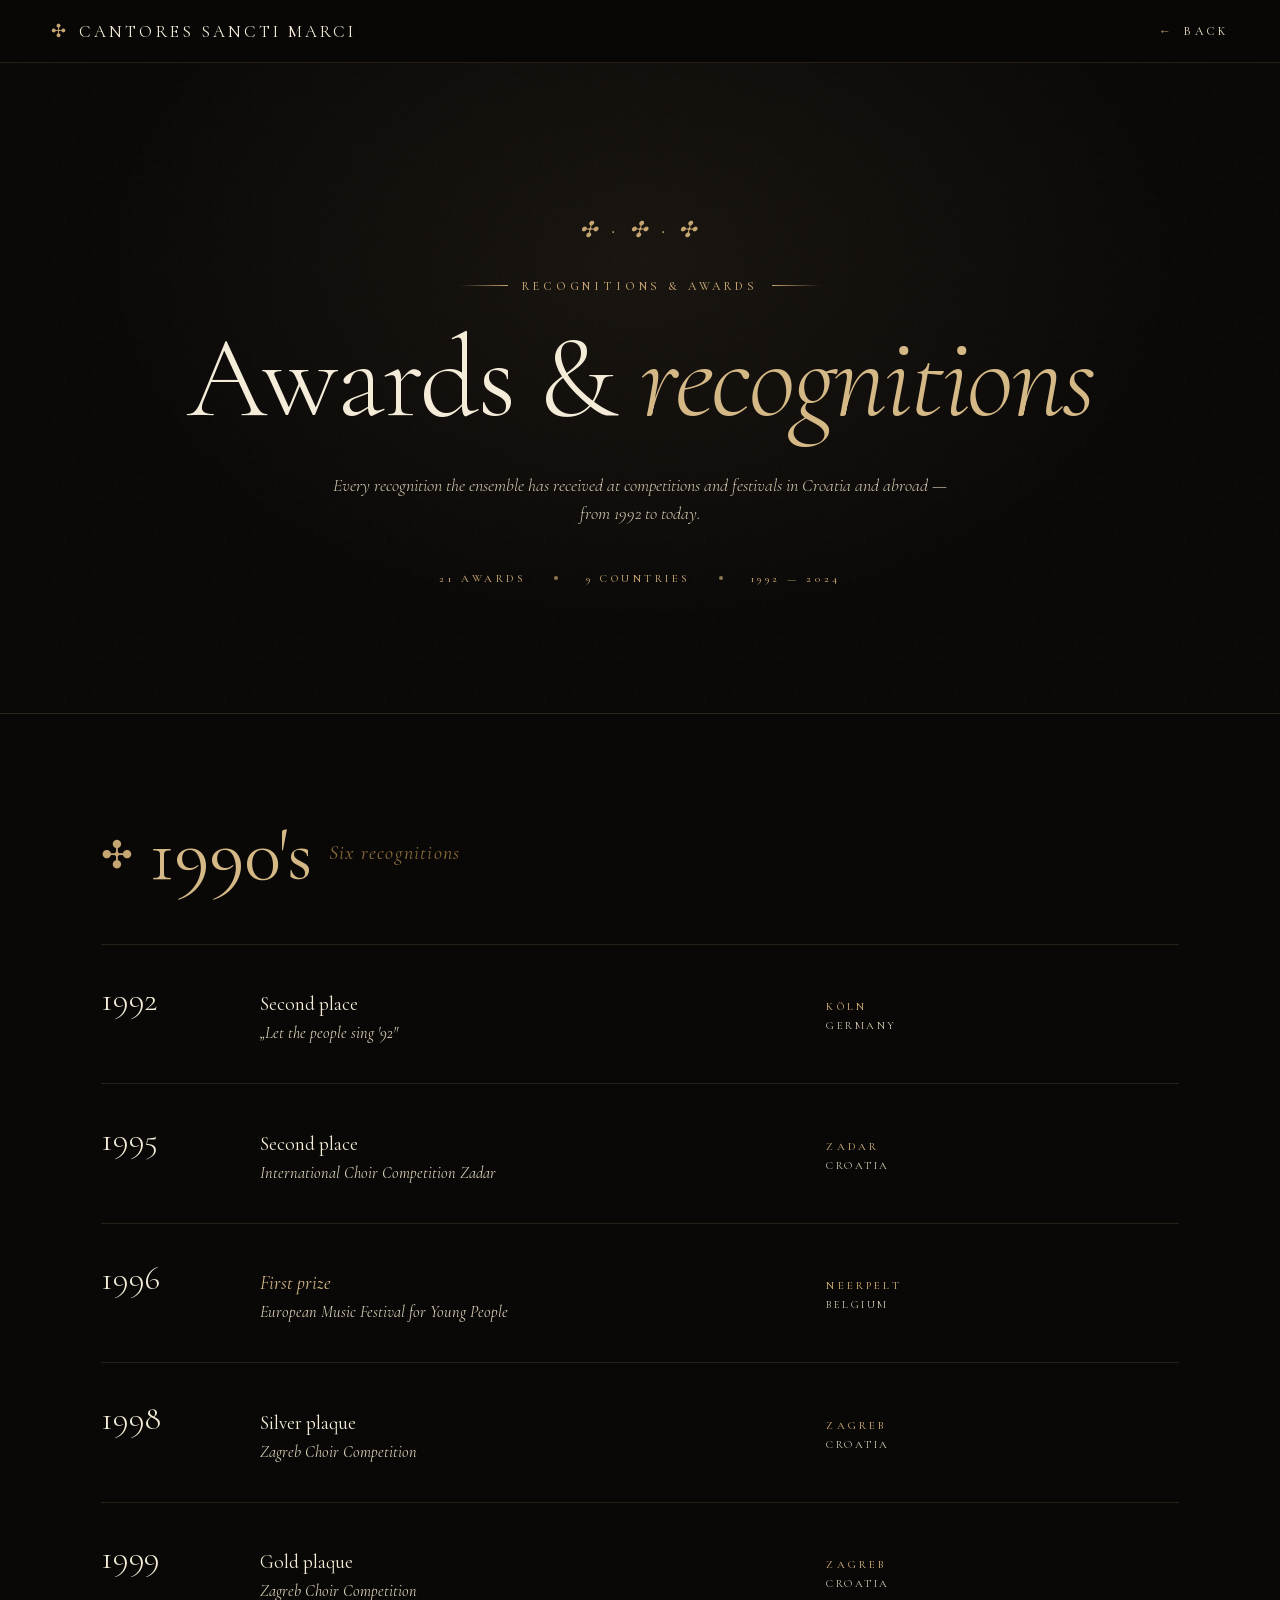
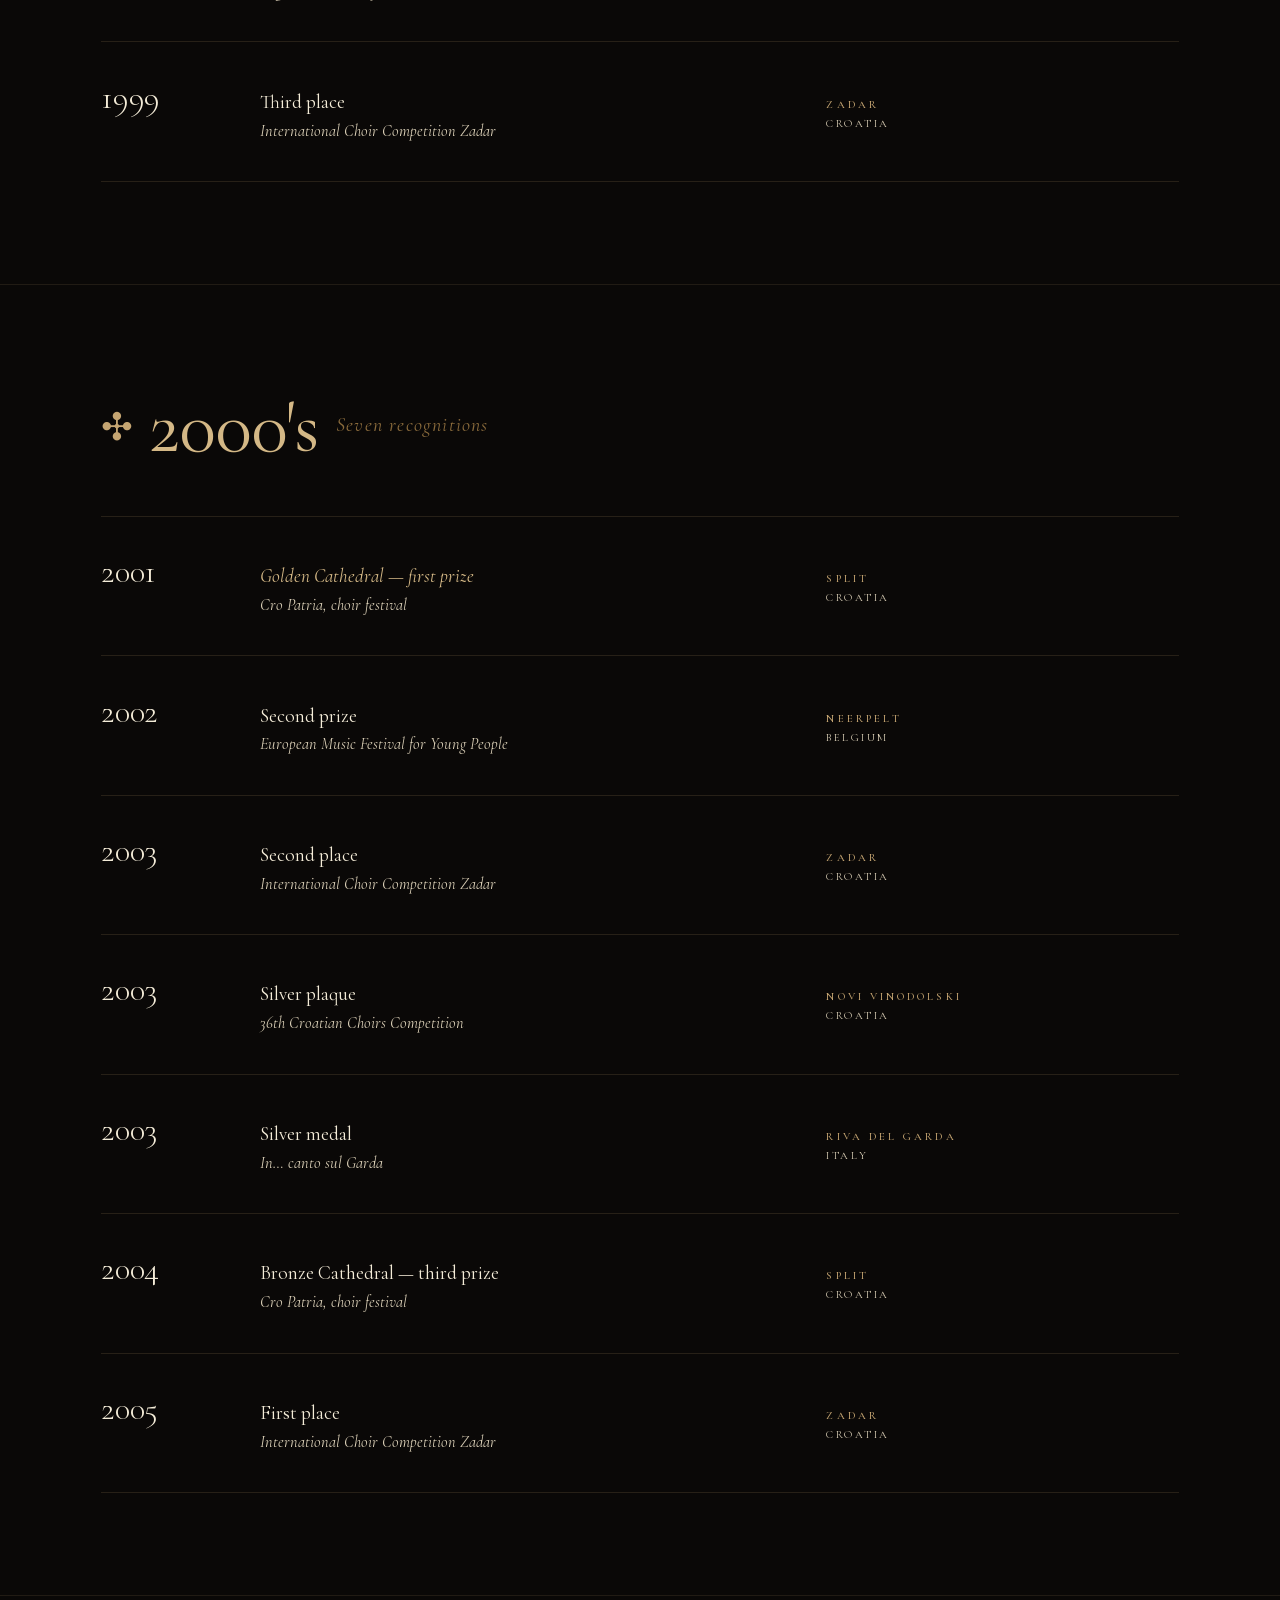
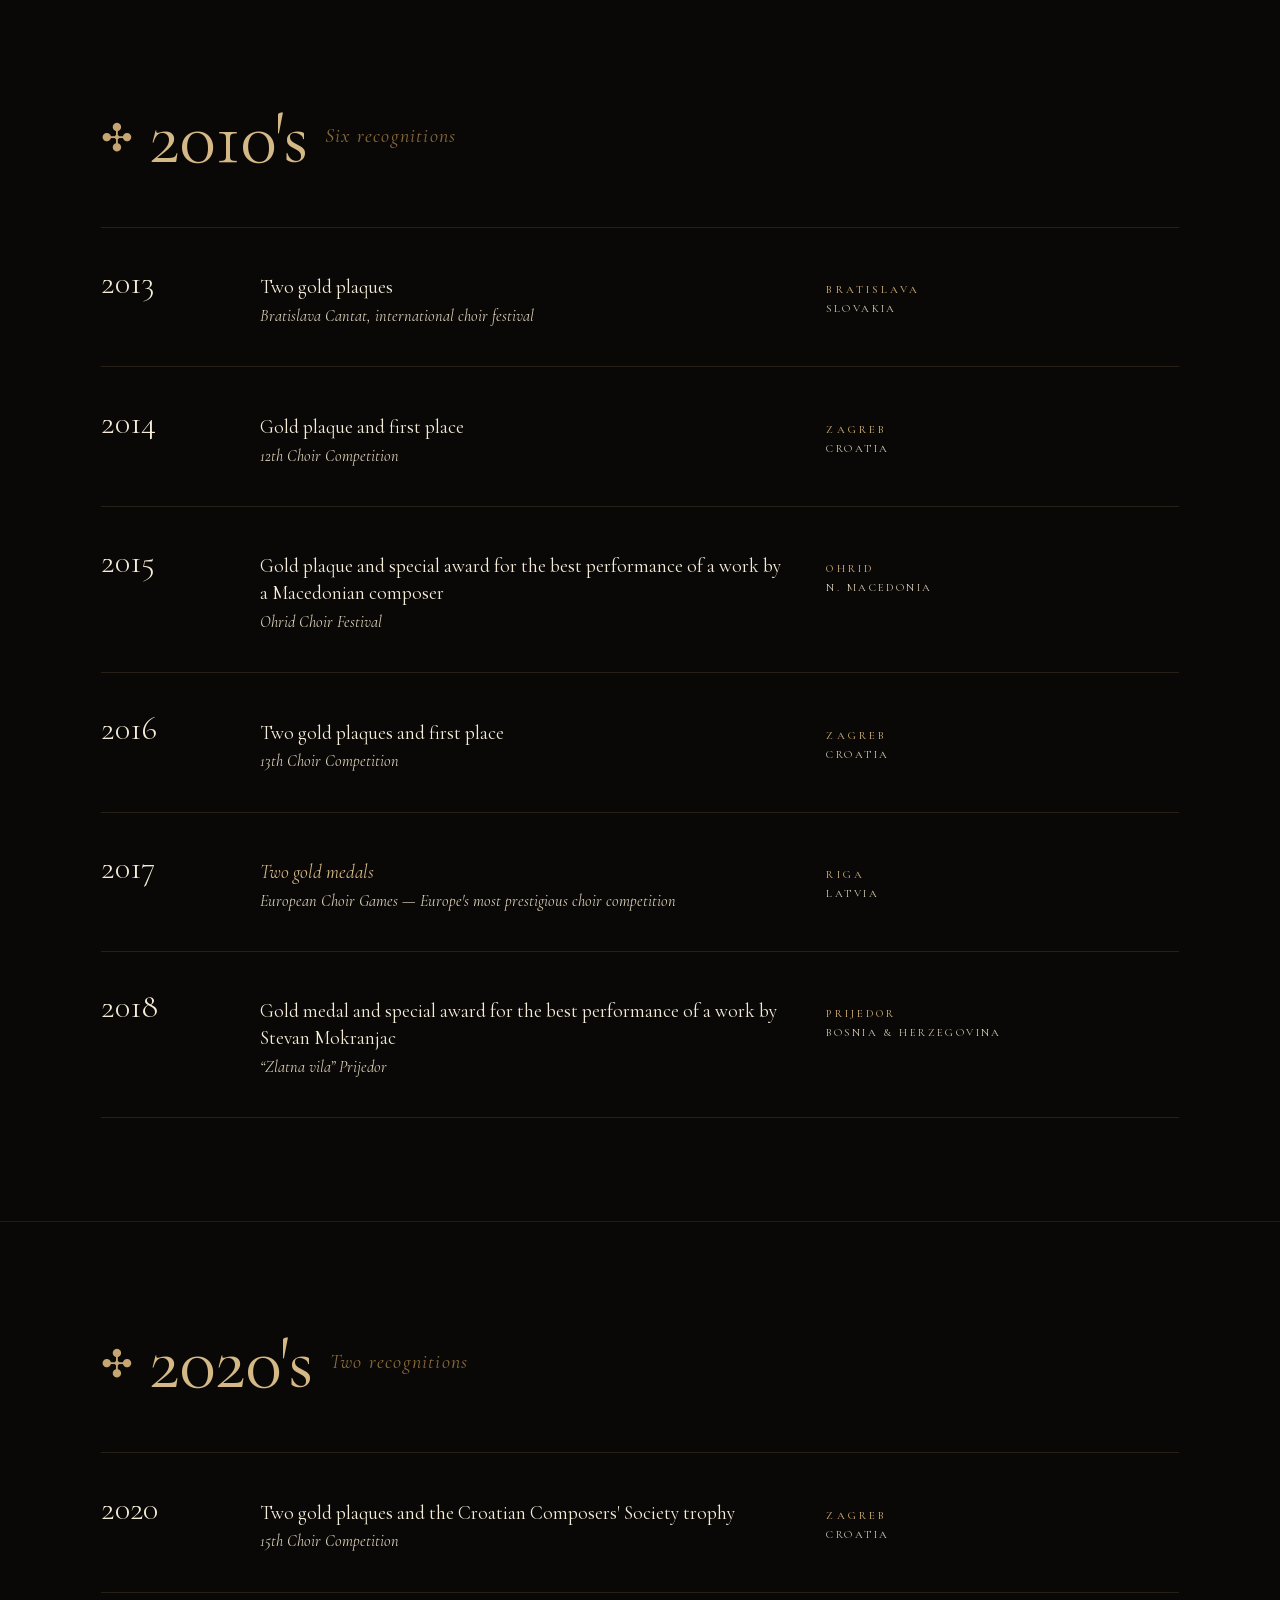
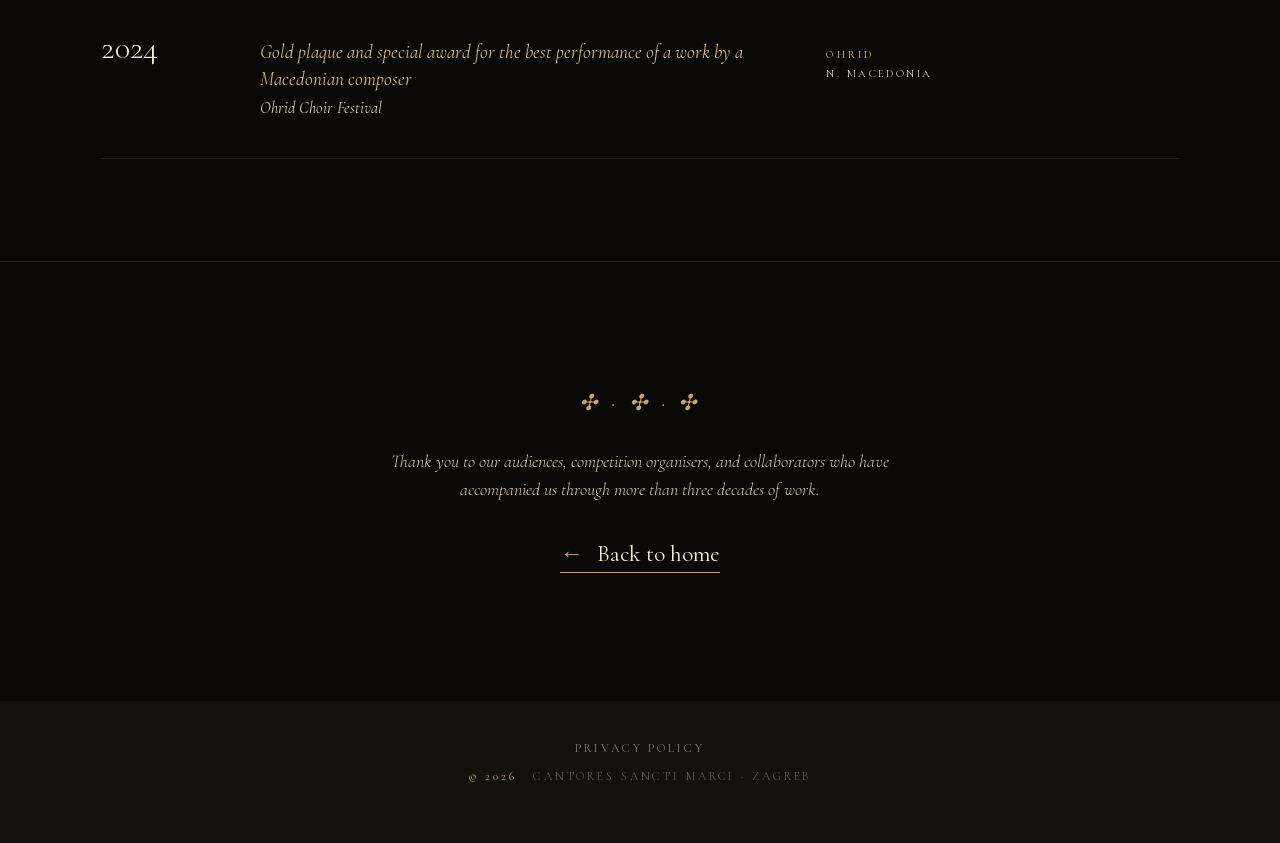
==== awards.html @ 7c039e78 "Add files via upload" ====
<!DOCTYPE html>
<html lang="en">
<head>
<meta charset="utf-8">
<title>Awards · Cantores Sancti Marci</title>
<meta name="description" content="Awards and recognitions of the Cantores Sancti Marci choir — 21 awards at competitions in nine European countries, from 1992 to today." />
<link rel="canonical" href="https://cantoressanctimarci.hr/awards.html" />
<link rel="alternate" hreflang="hr" href="https://cantoressanctimarci.hr/nagrade.html" />
<link rel="alternate" hreflang="en" href="https://cantoressanctimarci.hr/awards.html" />
<meta property="og:type" content="website" />
<meta property="og:site_name" content="Cantores Sancti Marci" />
<meta property="og:locale" content="en_GB" />
<meta property="og:title" content="Awards · Cantores Sancti Marci" />
<meta property="og:description" content="Awards and recognitions of the Cantores Sancti Marci choir — 21 awards at competitions in nine European countries, from 1992 to today." />
<meta property="og:image" content="https://cantoressanctimarci.hr/media/og-image.png" />
<meta property="og:image:width" content="1200" />
<meta property="og:image:height" content="630" />
<meta property="og:image:alt" content="Cantores Sancti Marci — concert in St. Mark's Church" />
<meta name="twitter:card" content="summary_large_image" />
<meta name="twitter:title" content="Awards · Cantores Sancti Marci" />
<meta name="twitter:description" content="Awards and recognitions of the Cantores Sancti Marci choir — 21 awards at competitions in nine European countries, from 1992 to today." />
<meta name="twitter:image" content="https://cantoressanctimarci.hr/media/og-image.png" />
<meta name="viewport" content="width=device-width, initial-scale=1" />
<link rel="icon" type="image/png" href="favicon.png" />
<link rel="apple-touch-icon" href="apple-touch-icon.png" />
<link rel="manifest" href="site.webmanifest" />
<link rel="stylesheet" href="fonts/fonts.css">

<style>
  :root{
    --ink:        #0a0807;
    --ink-2:      #14100c;
    --parchment:  #ebe1cf;
    --ivory:      #f4ecd8;
    --ivory-soft: #d8cdb5;
    --gold:       #c5a572;
    --gold-warm:  #d4b886;
    --gold-deep:  #8a6b3c;
    --burgundy:   #5d2730;

    --serif: "Cormorant Garamond", "EB Garamond", "Times New Roman", serif;
    --body:  "EB Garamond", "Cormorant Garamond", "Times New Roman", serif;

    --maxw: 1180px;
    --gut: clamp(20px, 4vw, 64px);
  }

  *{ box-sizing: border-box; margin: 0; padding: 0 }
  html{ scroll-behavior: smooth; background: var(--ink) }
  body{
    font-family: var(--body);
    color: var(--ivory);
    background: var(--ink);
    -webkit-font-smoothing: antialiased;
    text-rendering: optimizeLegibility;
    overflow-x: hidden;
  }
  a{ color: inherit; text-decoration: none }
  ul{ list-style: none }
  em{ font-style: italic }

  .wrap{ max-width: var(--maxw); margin: 0 auto; padding: 0 var(--gut) }

  /* -------- NAV -------- */
  nav.top{
    position: sticky; top: 0; z-index: 50;
    display: flex; align-items: center; justify-content: space-between;
    padding: 20px var(--gut);
    background: rgba(10,8,7,0.85);
    backdrop-filter: blur(10px);
    -webkit-backdrop-filter: blur(10px);
    border-bottom: 1px solid rgba(197,165,114,0.15);
  }
  nav.top .brand{
    font-family: var(--serif);
    font-weight: 400;
    font-size: 17px;
    letter-spacing: 0.18em;
    text-transform: uppercase;
    color: var(--ivory);
    display: flex; align-items: center; gap: 10px;
  }
  nav.top .brand .mark{ color: var(--gold); font-size: 18px }
  nav.top .back{
    font-family: var(--serif);
    font-weight: 500;
    font-size: 12px;
    letter-spacing: 0.28em;
    text-transform: uppercase;
    color: var(--ivory-soft);
    transition: color .25s;
    display: inline-flex; align-items: center; gap: 10px;
  }
  nav.top .back:hover{ color: var(--gold-warm) }
  nav.top .back .arrow{ color: var(--gold); font-style: normal; transition: transform .3s ease }
  nav.top .back:hover .arrow{ transform: translateX(-4px) }

  /* -------- HEADER -------- */
  header.page-head{
    position: relative;
    padding: clamp(80px, 12vw, 160px) 0 clamp(70px, 10vw, 140px);
    border-bottom: 1px solid rgba(197,165,114,0.18);
    overflow: hidden;
  }
  header.page-head::before{
    content: "";
    position: absolute; inset: 0;
    background:
      radial-gradient(60% 80% at 50% 30%, rgba(197,165,114,0.08), transparent 70%),
      url("data:image/svg+xml;utf8,<svg xmlns='http://www.w3.org/2000/svg' width='160' height='160'><filter id='n'><feTurbulence baseFrequency='0.9'/></filter><rect width='100%' height='100%' filter='url(%23n)' opacity='0.05'/></svg>");
    pointer-events: none;
  }
  header.page-head > .wrap{ position: relative; z-index: 1 }

  .ornament-top{
    text-align: center;
    color: var(--gold);
    font-family: var(--serif);
    font-style: italic;
    font-size: 22px;
    letter-spacing: 0.2em;
    margin-bottom: 36px;
  }
  .eyebrow{
    font-family: var(--serif);
    font-weight: 500;
    font-size: 12px;
    letter-spacing: 0.32em;
    text-transform: uppercase;
    color: var(--gold);
    display: flex; align-items: center; gap: 14px; justify-content: center;
    margin-bottom: 28px;
  }
  .eyebrow::before, .eyebrow::after{
    content: ""; height: 1px; width: 48px;
    background: linear-gradient(90deg, transparent, var(--gold));
  }
  .eyebrow::after{ background: linear-gradient(90deg, var(--gold), transparent) }

  h1.page-title{
    font-family: var(--serif);
    font-weight: 300;
    font-size: clamp(56px, 9vw, 140px);
    line-height: 1.0;
    letter-spacing: -0.02em;
    color: var(--ivory);
    text-align: center;
  }
  h1.page-title em{ color: var(--gold-warm); font-style: italic }

  .page-sub{
    margin: 36px auto 0;
    max-width: 640px;
    text-align: center;
    font-family: var(--serif);
    font-style: italic;
    font-weight: 300;
    font-size: clamp(18px, 1.4vw, 22px);
    line-height: 1.55;
    color: var(--ivory-soft);
  }
  .page-meta{
    margin-top: 44px;
    display: flex; justify-content: center; align-items: center; gap: 28px;
    flex-wrap: wrap;
    font-family: var(--serif);
    font-weight: 500;
    font-size: 11px;
    letter-spacing: 0.32em;
    text-transform: uppercase;
    color: var(--gold);
  }
  .page-meta span{ display: inline-flex; align-items: center; gap: 14px }
  .page-meta .sep{ width: 4px; height: 4px; background: var(--gold); border-radius: 50%; opacity: 0.7 }

  /* -------- DECADE SECTIONS -------- */
  section.decade{
    padding: clamp(60px, 8vw, 110px) 0;
    border-bottom: 1px solid rgba(197,165,114,0.12);
  }
  section.decade:last-of-type{ border-bottom: 0 }

  .decade-head{
    display: flex; align-items: baseline; gap: 18px;
    margin-bottom: clamp(30px, 4vw, 54px);
  }
  .decade-head .label{ display: none; }
  .decade-head h2{
    font-family: var(--serif);
    font-weight: 400;
    font-style: normal;
    font-size: clamp(48px, 6vw, 84px);
    line-height: 1;
    letter-spacing: -0.01em;
    color: var(--gold-warm);
    display: inline-flex;
    align-items: center;
  }
  .decade-head h2::before{
    content: "✣";
    color: var(--gold);
    font-size: 0.5em;
    font-style: normal;
    margin-right: 0.42em;
    position: relative;
    top: 0.06em;
  }
  .decade-head h2 .count{
    display: inline;
    font-style: italic;
    font-size: 0.26em;
    letter-spacing: 0.06em;
    text-transform: none;
    color: var(--gold-deep);
    font-weight: 400;
    margin-left: 18px;
  }

  ul.awards{
    display: flex; flex-direction: column;
  }
  ul.awards li{
    display: grid;
    grid-template-columns: 120px 1.5fr 1fr;
    gap: clamp(20px, 3vw, 56px);
    align-items: baseline;
    padding: clamp(24px, 3vw, 40px) 0;
    border-top: 1px solid rgba(197,165,114,0.15);
    position: relative;
    transition: padding-left .35s ease;
  }
  ul.awards li:last-child{ border-bottom: 1px solid rgba(197,165,114,0.15) }
  ul.awards li::before{
    content: "";
    position: absolute; left: -10px; top: 0; bottom: 0; width: 2px;
    background: var(--gold);
    transform: scaleY(0);
    transform-origin: top;
    transition: transform .4s ease;
  }
  ul.awards li:hover{ padding-left: 14px }
  ul.awards li:hover::before{ transform: scaleY(1) }

  ul.awards .year{
    font-family: var(--serif);
    font-weight: 300;
    font-size: clamp(26px, 2.6vw, 38px);
    line-height: 1;
    color: var(--ivory);
    letter-spacing: -0.01em;
  }
  ul.awards .award{
    font-family: var(--serif);
    font-weight: 400;
    font-size: clamp(18px, 1.5vw, 22px);
    line-height: 1.4;
    color: var(--ivory);
    text-wrap: pretty;
  }
  ul.awards .award em{ color: var(--gold-warm); font-style: italic }
  ul.awards .award.hero{ color: var(--gold-warm); font-style: italic; font-weight: 400 }
  ul.awards .award .competition{
    display: block;
    margin-top: 4px;
    font-style: italic;
    color: var(--ivory-soft);
    font-size: 0.85em;
  }
  ul.awards .place{
    font-family: var(--serif);
    font-weight: 500;
    font-size: 11px;
    letter-spacing: 0.28em;
    text-transform: uppercase;
    color: var(--gold);
  }
  ul.awards .place .where{
    display: block;
    margin-top: 6px;
    color: var(--ivory-soft);
    font-weight: 400;
    letter-spacing: 0.22em;
  }

  /* hero badge — small mark next to year for top awards */
  ul.awards li.top .year::after{
    content: none;
    display: inline-block;
    color: var(--gold);
    font-size: 0.32em;
    margin-left: 12px;
    vertical-align: 0.5em;
    font-style: italic;
  }

  /* -------- CLOSING -------- */
  .closing{
    text-align: center;
    padding: clamp(80px, 10vw, 130px) var(--gut);
    border-top: 1px solid rgba(197,165,114,0.18);
  }
  .closing .orn{
    color: var(--gold);
    font-family: var(--serif);
    font-style: italic;
    font-size: 22px;
    letter-spacing: 0.2em;
    margin-bottom: 32px;
  }
  .closing p{
    font-family: var(--serif);
    font-style: italic;
    font-weight: 300;
    color: var(--ivory-soft);
    font-size: clamp(18px, 1.4vw, 22px);
    line-height: 1.55;
    max-width: 580px;
    margin: 0 auto 36px;
  }
  .closing .back-home{
    display: inline-flex; align-items: center; gap: 14px;
    font-family: var(--serif);
    font-weight: 400;
    font-size: clamp(20px, 1.8vw, 26px);
    color: var(--ivory);
    border-bottom: 1px solid var(--gold);
    padding-bottom: 4px;
    transition: color .3s, border-color .3s;
  }
  .closing .back-home:hover{ color: var(--gold-warm); border-color: var(--gold-warm) }
  .closing .back-home .arrow{ color: var(--gold); font-style: normal; transition: transform .3s ease }
  .closing .back-home:hover .arrow{ transform: translateX(-4px) }

  /* -------- FOOTER -------- */
  footer.mini{
    padding: 40px var(--gut) 60px;
    background: var(--ink-2);
    text-align: center;
    font-family: var(--serif);
    font-size: 12px;
    letter-spacing: 0.24em;
    text-transform: uppercase;
    color: rgba(216,205,181,0.4);
  }
  footer.mini .credit{ color: var(--gold); margin-right: 10px }
  footer.mini .links{ margin-bottom: 14px }
  footer.mini .links a{ color: rgba(216,205,181,0.6); transition: color .25s }
  footer.mini .links a:hover{ color: var(--gold-warm) }

  /* -------- RESPONSIVE -------- */
  @media (max-width: 760px){
    .decade-head{ grid-template-columns: 1fr; gap: 20px }
    ul.awards li{
      grid-template-columns: 90px 1fr;
      grid-template-areas:
        "year award"
        ".    place";
      row-gap: 14px;
    }
    ul.awards .year{ grid-area: year; font-size: clamp(24px, 7vw, 32px) }
    ul.awards .award{ grid-area: award }
    ul.awards .place{ grid-area: place; padding-left: 0 }
    ul.awards li:hover{ padding-left: 8px }
    .eyebrow::before, .eyebrow::after{ width: 28px }
  }
  @media (max-width: 460px){
    nav.top{ padding: 16px var(--gut) }
    nav.top .brand{ font-size: 14px }
    nav.top .back{ font-size: 10px; letter-spacing: 0.22em }
    .page-meta{ gap: 16px; font-size: 10px; letter-spacing: 0.22em }
  }
</style>
</head>
<body>

<!-- ===================== NAV ===================== -->
<nav class="top">
  <a href="en.html" class="brand"><span class="mark">✣</span>Cantores Sancti Marci</a>
  <a href="en.html" class="back"><span class="arrow">←</span>Back</a>
</nav>

<!-- ===================== HEADER ===================== -->
<header class="page-head">
  <div class="wrap">
    <div class="ornament-top">✣  ·  ✣  ·  ✣</div>
    <div class="eyebrow">Recognitions &amp; Awards</div>
    <h1 class="page-title">Awards &amp; <em>recognitions</em></h1>
    <p class="page-sub">
      Every recognition the ensemble has received at competitions and festivals
      in Croatia and abroad — from 1992 to today.
    </p>
    <div class="page-meta">
      <span>21 awards</span>
      <span class="sep"></span>
      <span>9 countries</span>
      <span class="sep"></span>
      <span>1992 — 2024</span>
    </div>
  </div>
</header>

<!-- ===================== 1990s ===================== -->
<section class="decade">
  <div class="wrap">
    <div class="decade-head">
      <div class="label">The 1990s</div>
      <h2>1990's<span class="count">Six recognitions</span></h2>
    </div>
    <ul class="awards">
      <li>
        <div class="year">1992</div>
        <div class="award">
          Second place
          <span class="competition">„Let the people sing '92"</span>
        </div>
        <div class="place">Köln<span class="where">Germany</span></div>
      </li>
      <li>
        <div class="year">1995</div>
        <div class="award">
          Second place
          <span class="competition">International Choir Competition Zadar</span>
        </div>
        <div class="place">Zadar<span class="where">Croatia</span></div>
      </li>
      <li class="top">
        <div class="year">1996</div>
        <div class="award hero">
          First prize
          <span class="competition">European Music Festival for Young People</span>
        </div>
        <div class="place">Neerpelt<span class="where">Belgium</span></div>
      </li>
      <li>
        <div class="year">1998</div>
        <div class="award">
          Silver plaque
          <span class="competition">Zagreb Choir Competition</span>
        </div>
        <div class="place">Zagreb<span class="where">Croatia</span></div>
      </li>
      <li>
        <div class="year">1999</div>
        <div class="award">
          Gold plaque
          <span class="competition">Zagreb Choir Competition</span>
        </div>
        <div class="place">Zagreb<span class="where">Croatia</span></div>
      </li>
      <li>
        <div class="year">1999</div>
        <div class="award">
          Third place
          <span class="competition">International Choir Competition Zadar</span>
        </div>
        <div class="place">Zadar<span class="where">Croatia</span></div>
      </li>
    </ul>
  </div>
</section>

<!-- ===================== 2000s ===================== -->
<section class="decade">
  <div class="wrap">
    <div class="decade-head">
      <div class="label">The 2000s</div>
      <h2>2000's<span class="count">Seven recognitions</span></h2>
    </div>
    <ul class="awards">
      <li class="top">
        <div class="year">2001</div>
        <div class="award hero">
          Golden Cathedral — first prize
          <span class="competition">Cro Patria, choir festival</span>
        </div>
        <div class="place">Split<span class="where">Croatia</span></div>
      </li>
      <li>
        <div class="year">2002</div>
        <div class="award">
          Second prize
          <span class="competition">European Music Festival for Young People</span>
        </div>
        <div class="place">Neerpelt<span class="where">Belgium</span></div>
      </li>
      <li>
        <div class="year">2003</div>
        <div class="award">
          Second place
          <span class="competition">International Choir Competition Zadar</span>
        </div>
        <div class="place">Zadar<span class="where">Croatia</span></div>
      </li>
      <li>
        <div class="year">2003</div>
        <div class="award">
          Silver plaque
          <span class="competition">36th Croatian Choirs Competition</span>
        </div>
        <div class="place">Novi Vinodolski<span class="where">Croatia</span></div>
      </li>
      <li>
        <div class="year">2003</div>
        <div class="award">
          Silver medal
          <span class="competition">In… canto sul Garda</span>
        </div>
        <div class="place">Riva del Garda<span class="where">Italy</span></div>
      </li>
      <li>
        <div class="year">2004</div>
        <div class="award">
          Bronze Cathedral — third prize
          <span class="competition">Cro Patria, choir festival</span>
        </div>
        <div class="place">Split<span class="where">Croatia</span></div>
      </li>
      <li>
        <div class="year">2005</div>
        <div class="award">
          First place
          <span class="competition">International Choir Competition Zadar</span>
        </div>
        <div class="place">Zadar<span class="where">Croatia</span></div>
      </li>
    </ul>
  </div>
</section>

<!-- ===================== 2010s ===================== -->
<section class="decade">
  <div class="wrap">
    <div class="decade-head">
      <div class="label">The 2010s</div>
      <h2>2010's<span class="count">Six recognitions</span></h2>
    </div>
    <ul class="awards">
      <li>
        <div class="year">2013</div>
        <div class="award">
          Two gold plaques
          <span class="competition">Bratislava Cantat, international choir festival</span>
        </div>
        <div class="place">Bratislava<span class="where">Slovakia</span></div>
      </li>
      <li>
        <div class="year">2014</div>
        <div class="award">
          Gold plaque and first place
          <span class="competition">12th Choir Competition</span>
        </div>
        <div class="place">Zagreb<span class="where">Croatia</span></div>
      </li>
      <li>
        <div class="year">2015</div>
        <div class="award">
          Gold plaque and special award for the best performance of a work by a Macedonian composer
          <span class="competition">Ohrid Choir Festival</span>
        </div>
        <div class="place">Ohrid<span class="where">N. Macedonia</span></div>
      </li>
      <li>
        <div class="year">2016</div>
        <div class="award">
          Two gold plaques and first place
          <span class="competition">13th Choir Competition</span>
        </div>
        <div class="place">Zagreb<span class="where">Croatia</span></div>
      </li>
      <li class="top">
        <div class="year">2017</div>
        <div class="award hero">
          Two gold medals
          <span class="competition">European Choir Games — Europe's most prestigious choir competition</span>
        </div>
        <div class="place">Riga<span class="where">Latvia</span></div>
      </li>
      <li>
        <div class="year">2018</div>
        <div class="award">
          Gold medal and special award for the best performance of a work by Stevan Mokranjac
          <span class="competition">&ldquo;Zlatna vila&rdquo; Prijedor</span>
        </div>
        <div class="place">Prijedor<span class="where">Bosnia &amp; Herzegovina</span></div>
      </li>
    </ul>
  </div>
</section>

<!-- ===================== 2020s ===================== -->
<section class="decade">
  <div class="wrap">
    <div class="decade-head">
      <div class="label">The 2020s</div>
      <h2>2020's<span class="count">Two recognitions</span></h2>
    </div>
    <ul class="awards">
      <li>
        <div class="year">2020</div>
        <div class="award">
          Two gold plaques and the Croatian Composers' Society trophy
          <span class="competition">15th Choir Competition</span>
        </div>
        <div class="place">Zagreb<span class="where">Croatia</span></div>
      </li>
      <li class="top">
        <div class="year">2024</div>
        <div class="award hero">
          Gold plaque and special award for the best performance of a work by a Macedonian composer
          <span class="competition">Ohrid Choir Festival</span>
        </div>
        <div class="place">Ohrid<span class="where">N. Macedonia</span></div>
      </li>
    </ul>
  </div>
</section>

<!-- ===================== CLOSING ===================== -->
<div class="closing">
  <div class="orn">✣  ·  ✣  ·  ✣</div>
  <p>
    Thank you to our audiences, competition organisers, and collaborators
    who have accompanied us through more than three decades of work.
  </p>
  <a href="en.html" class="back-home"><span class="arrow">←</span>Back to home</a>
</div>

<!-- ===================== FOOTER ===================== -->
<footer class="mini">
  <div class="links"><a href="privacy.html">Privacy Policy</a></div>
  <span class="credit">© 2026</span>
  Cantores Sancti Marci · Zagreb
</footer>

</body>
</html>
---- fonts/fonts.css ----
/* Cormorant Garamond 300 italic · latin-ext */
@font-face{
  font-family:'Cormorant Garamond';
  font-style:italic;
  font-weight:300;
  font-display:swap;
  src:url(cormorant-garamond-300-italic-latin-ext.woff2) format('woff2');
  unicode-range:U+0100-02BA, U+02BD-02C5, U+02C7-02CC, U+02CE-02D7, U+02DD-02FF, U+0304, U+0308, U+0329, U+1D00-1DBF, U+1E00-1E9F, U+1EF2-1EFF, U+2020, U+20A0-20AB, U+20AD-20C0, U+2113, U+2C60-2C7F, U+A720-A7FF;
}
/* Cormorant Garamond 300 italic · latin */
@font-face{
  font-family:'Cormorant Garamond';
  font-style:italic;
  font-weight:300;
  font-display:swap;
  src:url(cormorant-garamond-300-italic-latin.woff2) format('woff2');
  unicode-range:U+0000-00FF, U+0131, U+0152-0153, U+02BB-02BC, U+02C6, U+02DA, U+02DC, U+0304, U+0308, U+0329, U+2000-206F, U+20AC, U+2122, U+2191, U+2193, U+2212, U+2215, U+FEFF, U+FFFD;
}
/* Cormorant Garamond 400 italic · latin-ext */
@font-face{
  font-family:'Cormorant Garamond';
  font-style:italic;
  font-weight:400;
  font-display:swap;
  src:url(cormorant-garamond-400-italic-latin-ext.woff2) format('woff2');
  unicode-range:U+0100-02BA, U+02BD-02C5, U+02C7-02CC, U+02CE-02D7, U+02DD-02FF, U+0304, U+0308, U+0329, U+1D00-1DBF, U+1E00-1E9F, U+1EF2-1EFF, U+2020, U+20A0-20AB, U+20AD-20C0, U+2113, U+2C60-2C7F, U+A720-A7FF;
}
/* Cormorant Garamond 400 italic · latin */
@font-face{
  font-family:'Cormorant Garamond';
  font-style:italic;
  font-weight:400;
  font-display:swap;
  src:url(cormorant-garamond-400-italic-latin.woff2) format('woff2');
  unicode-range:U+0000-00FF, U+0131, U+0152-0153, U+02BB-02BC, U+02C6, U+02DA, U+02DC, U+0304, U+0308, U+0329, U+2000-206F, U+20AC, U+2122, U+2191, U+2193, U+2212, U+2215, U+FEFF, U+FFFD;
}
/* Cormorant Garamond 500 italic · latin-ext */
@font-face{
  font-family:'Cormorant Garamond';
  font-style:italic;
  font-weight:500;
  font-display:swap;
  src:url(cormorant-garamond-500-italic-latin-ext.woff2) format('woff2');
  unicode-range:U+0100-02BA, U+02BD-02C5, U+02C7-02CC, U+02CE-02D7, U+02DD-02FF, U+0304, U+0308, U+0329, U+1D00-1DBF, U+1E00-1E9F, U+1EF2-1EFF, U+2020, U+20A0-20AB, U+20AD-20C0, U+2113, U+2C60-2C7F, U+A720-A7FF;
}
/* Cormorant Garamond 500 italic · latin */
@font-face{
  font-family:'Cormorant Garamond';
  font-style:italic;
  font-weight:500;
  font-display:swap;
  src:url(cormorant-garamond-500-italic-latin.woff2) format('woff2');
  unicode-range:U+0000-00FF, U+0131, U+0152-0153, U+02BB-02BC, U+02C6, U+02DA, U+02DC, U+0304, U+0308, U+0329, U+2000-206F, U+20AC, U+2122, U+2191, U+2193, U+2212, U+2215, U+FEFF, U+FFFD;
}
/* Cormorant Garamond 300 normal · latin-ext */
@font-face{
  font-family:'Cormorant Garamond';
  font-style:normal;
  font-weight:300;
  font-display:swap;
  src:url(cormorant-garamond-300-normal-latin-ext.woff2) format('woff2');
  unicode-range:U+0100-02BA, U+02BD-02C5, U+02C7-02CC, U+02CE-02D7, U+02DD-02FF, U+0304, U+0308, U+0329, U+1D00-1DBF, U+1E00-1E9F, U+1EF2-1EFF, U+2020, U+20A0-20AB, U+20AD-20C0, U+2113, U+2C60-2C7F, U+A720-A7FF;
}
/* Cormorant Garamond 300 normal · latin */
@font-face{
  font-family:'Cormorant Garamond';
  font-style:normal;
  font-weight:300;
  font-display:swap;
  src:url(cormorant-garamond-300-normal-latin.woff2) format('woff2');
  unicode-range:U+0000-00FF, U+0131, U+0152-0153, U+02BB-02BC, U+02C6, U+02DA, U+02DC, U+0304, U+0308, U+0329, U+2000-206F, U+20AC, U+2122, U+2191, U+2193, U+2212, U+2215, U+FEFF, U+FFFD;
}
/* Cormorant Garamond 400 normal · latin-ext */
@font-face{
  font-family:'Cormorant Garamond';
  font-style:normal;
  font-weight:400;
  font-display:swap;
  src:url(cormorant-garamond-400-normal-latin-ext.woff2) format('woff2');
  unicode-range:U+0100-02BA, U+02BD-02C5, U+02C7-02CC, U+02CE-02D7, U+02DD-02FF, U+0304, U+0308, U+0329, U+1D00-1DBF, U+1E00-1E9F, U+1EF2-1EFF, U+2020, U+20A0-20AB, U+20AD-20C0, U+2113, U+2C60-2C7F, U+A720-A7FF;
}
/* Cormorant Garamond 400 normal · latin */
@font-face{
  font-family:'Cormorant Garamond';
  font-style:normal;
  font-weight:400;
  font-display:swap;
  src:url(cormorant-garamond-400-normal-latin.woff2) format('woff2');
  unicode-range:U+0000-00FF, U+0131, U+0152-0153, U+02BB-02BC, U+02C6, U+02DA, U+02DC, U+0304, U+0308, U+0329, U+2000-206F, U+20AC, U+2122, U+2191, U+2193, U+2212, U+2215, U+FEFF, U+FFFD;
}
/* Cormorant Garamond 500 normal · latin-ext */
@font-face{
  font-family:'Cormorant Garamond';
  font-style:normal;
  font-weight:500;
  font-display:swap;
  src:url(cormorant-garamond-500-normal-latin-ext.woff2) format('woff2');
  unicode-range:U+0100-02BA, U+02BD-02C5, U+02C7-02CC, U+02CE-02D7, U+02DD-02FF, U+0304, U+0308, U+0329, U+1D00-1DBF, U+1E00-1E9F, U+1EF2-1EFF, U+2020, U+20A0-20AB, U+20AD-20C0, U+2113, U+2C60-2C7F, U+A720-A7FF;
}
/* Cormorant Garamond 500 normal · latin */
@font-face{
  font-family:'Cormorant Garamond';
  font-style:normal;
  font-weight:500;
  font-display:swap;
  src:url(cormorant-garamond-500-normal-latin.woff2) format('woff2');
  unicode-range:U+0000-00FF, U+0131, U+0152-0153, U+02BB-02BC, U+02C6, U+02DA, U+02DC, U+0304, U+0308, U+0329, U+2000-206F, U+20AC, U+2122, U+2191, U+2193, U+2212, U+2215, U+FEFF, U+FFFD;
}
/* Cormorant Garamond 600 normal · latin-ext */
@font-face{
  font-family:'Cormorant Garamond';
  font-style:normal;
  font-weight:600;
  font-display:swap;
  src:url(cormorant-garamond-600-normal-latin-ext.woff2) format('woff2');
  unicode-range:U+0100-02BA, U+02BD-02C5, U+02C7-02CC, U+02CE-02D7, U+02DD-02FF, U+0304, U+0308, U+0329, U+1D00-1DBF, U+1E00-1E9F, U+1EF2-1EFF, U+2020, U+20A0-20AB, U+20AD-20C0, U+2113, U+2C60-2C7F, U+A720-A7FF;
}
/* Cormorant Garamond 600 normal · latin */
@font-face{
  font-family:'Cormorant Garamond';
  font-style:normal;
  font-weight:600;
  font-display:swap;
  src:url(cormorant-garamond-600-normal-latin.woff2) format('woff2');
  unicode-range:U+0000-00FF, U+0131, U+0152-0153, U+02BB-02BC, U+02C6, U+02DA, U+02DC, U+0304, U+0308, U+0329, U+2000-206F, U+20AC, U+2122, U+2191, U+2193, U+2212, U+2215, U+FEFF, U+FFFD;
}
/* EB Garamond 400 italic · latin-ext */
@font-face{
  font-family:'EB Garamond';
  font-style:italic;
  font-weight:400;
  font-display:swap;
  src:url(eb-garamond-400-italic-latin-ext.woff2) format('woff2');
  unicode-range:U+0100-02BA, U+02BD-02C5, U+02C7-02CC, U+02CE-02D7, U+02DD-02FF, U+0304, U+0308, U+0329, U+1D00-1DBF, U+1E00-1E9F, U+1EF2-1EFF, U+2020, U+20A0-20AB, U+20AD-20C0, U+2113, U+2C60-2C7F, U+A720-A7FF;
}
/* EB Garamond 400 italic · latin */
@font-face{
  font-family:'EB Garamond';
  font-style:italic;
  font-weight:400;
  font-display:swap;
  src:url(eb-garamond-400-italic-latin.woff2) format('woff2');
  unicode-range:U+0000-00FF, U+0131, U+0152-0153, U+02BB-02BC, U+02C6, U+02DA, U+02DC, U+0304, U+0308, U+0329, U+2000-206F, U+20AC, U+2122, U+2191, U+2193, U+2212, U+2215, U+FEFF, U+FFFD;
}
/* EB Garamond 400 normal · latin-ext */
@font-face{
  font-family:'EB Garamond';
  font-style:normal;
  font-weight:400;
  font-display:swap;
  src:url(eb-garamond-400-normal-latin-ext.woff2) format('woff2');
  unicode-range:U+0100-02BA, U+02BD-02C5, U+02C7-02CC, U+02CE-02D7, U+02DD-02FF, U+0304, U+0308, U+0329, U+1D00-1DBF, U+1E00-1E9F, U+1EF2-1EFF, U+2020, U+20A0-20AB, U+20AD-20C0, U+2113, U+2C60-2C7F, U+A720-A7FF;
}
/* EB Garamond 400 normal · latin */
@font-face{
  font-family:'EB Garamond';
  font-style:normal;
  font-weight:400;
  font-display:swap;
  src:url(eb-garamond-400-normal-latin.woff2) format('woff2');
  unicode-range:U+0000-00FF, U+0131, U+0152-0153, U+02BB-02BC, U+02C6, U+02DA, U+02DC, U+0304, U+0308, U+0329, U+2000-206F, U+20AC, U+2122, U+2191, U+2193, U+2212, U+2215, U+FEFF, U+FFFD;
}
/* EB Garamond 500 normal · latin-ext */
@font-face{
  font-family:'EB Garamond';
  font-style:normal;
  font-weight:500;
  font-display:swap;
  src:url(eb-garamond-500-normal-latin-ext.woff2) format('woff2');
  unicode-range:U+0100-02BA, U+02BD-02C5, U+02C7-02CC, U+02CE-02D7, U+02DD-02FF, U+0304, U+0308, U+0329, U+1D00-1DBF, U+1E00-1E9F, U+1EF2-1EFF, U+2020, U+20A0-20AB, U+20AD-20C0, U+2113, U+2C60-2C7F, U+A720-A7FF;
}
/* EB Garamond 500 normal · latin */
@font-face{
  font-family:'EB Garamond';
  font-style:normal;
  font-weight:500;
  font-display:swap;
  src:url(eb-garamond-500-normal-latin.woff2) format('woff2');
  unicode-range:U+0000-00FF, U+0131, U+0152-0153, U+02BB-02BC, U+02C6, U+02DA, U+02DC, U+0304, U+0308, U+0329, U+2000-206F, U+20AC, U+2122, U+2191, U+2193, U+2212, U+2215, U+FEFF, U+FFFD;
}
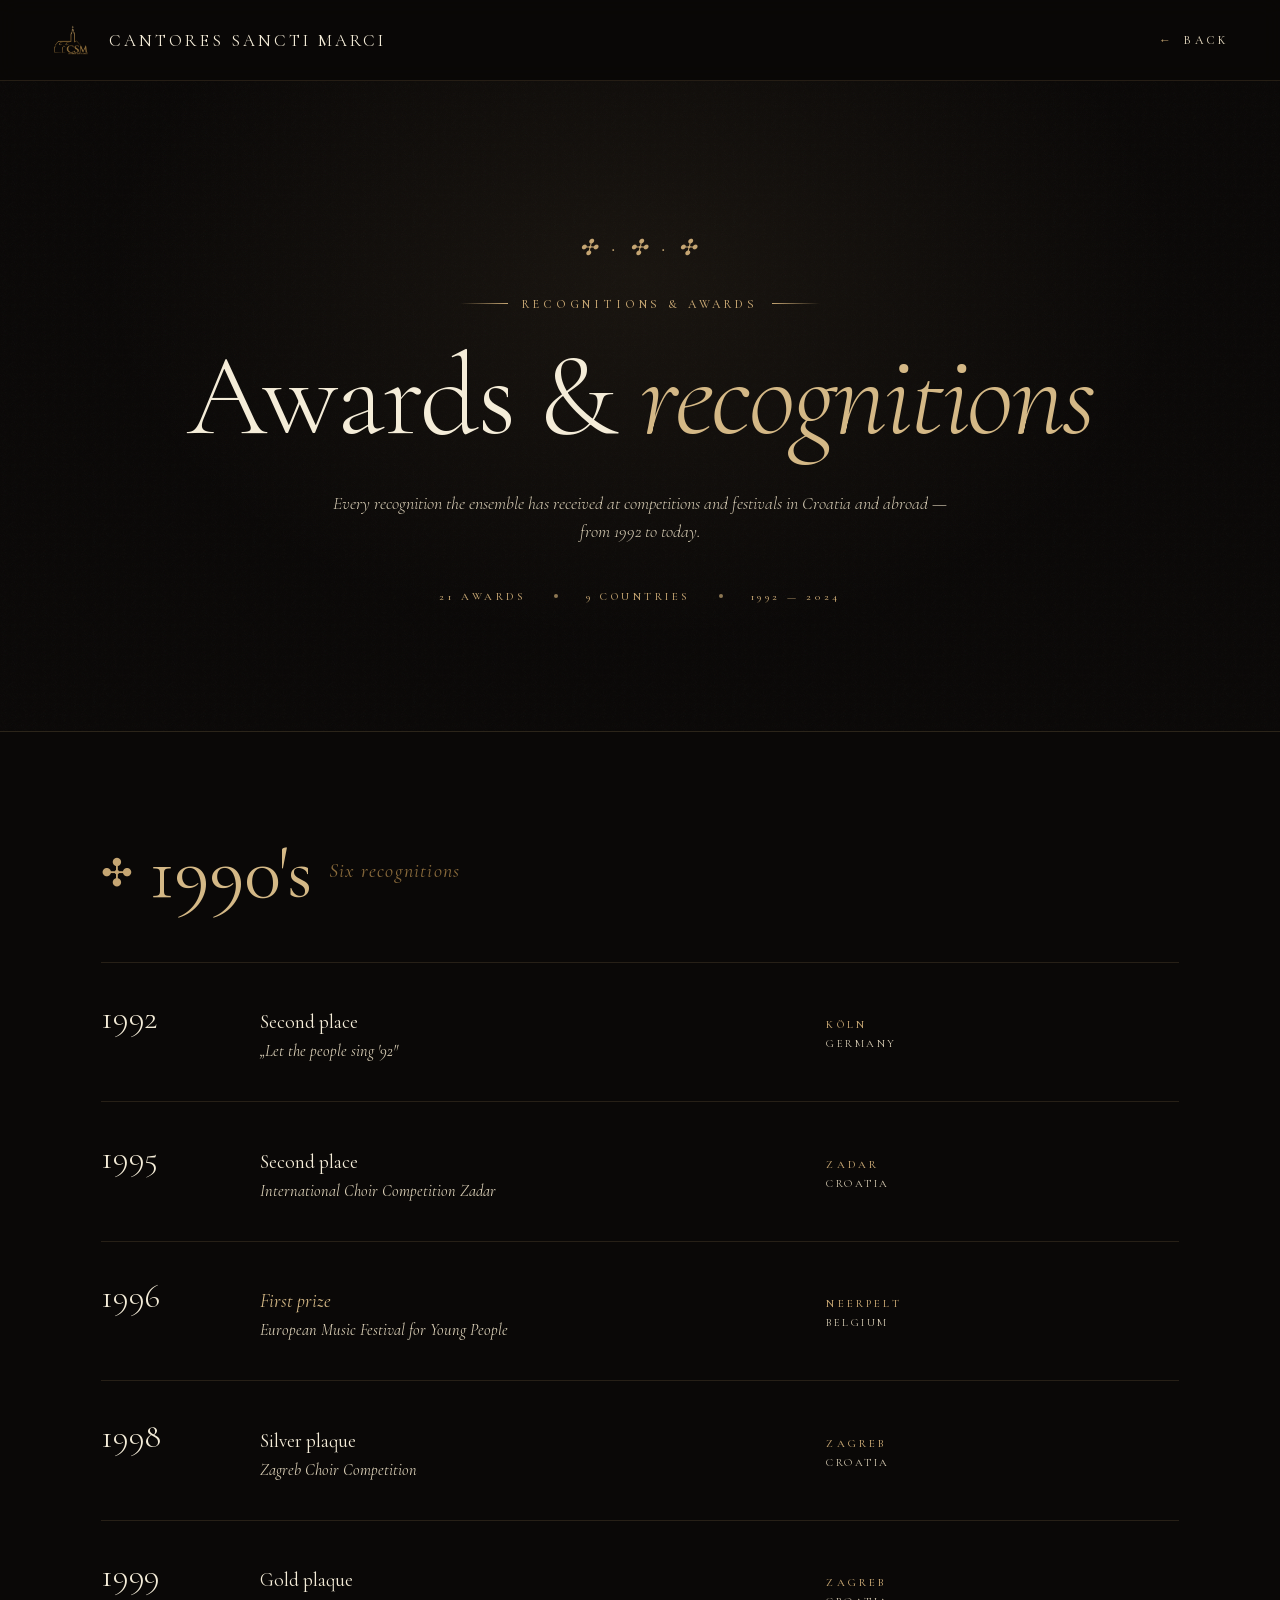
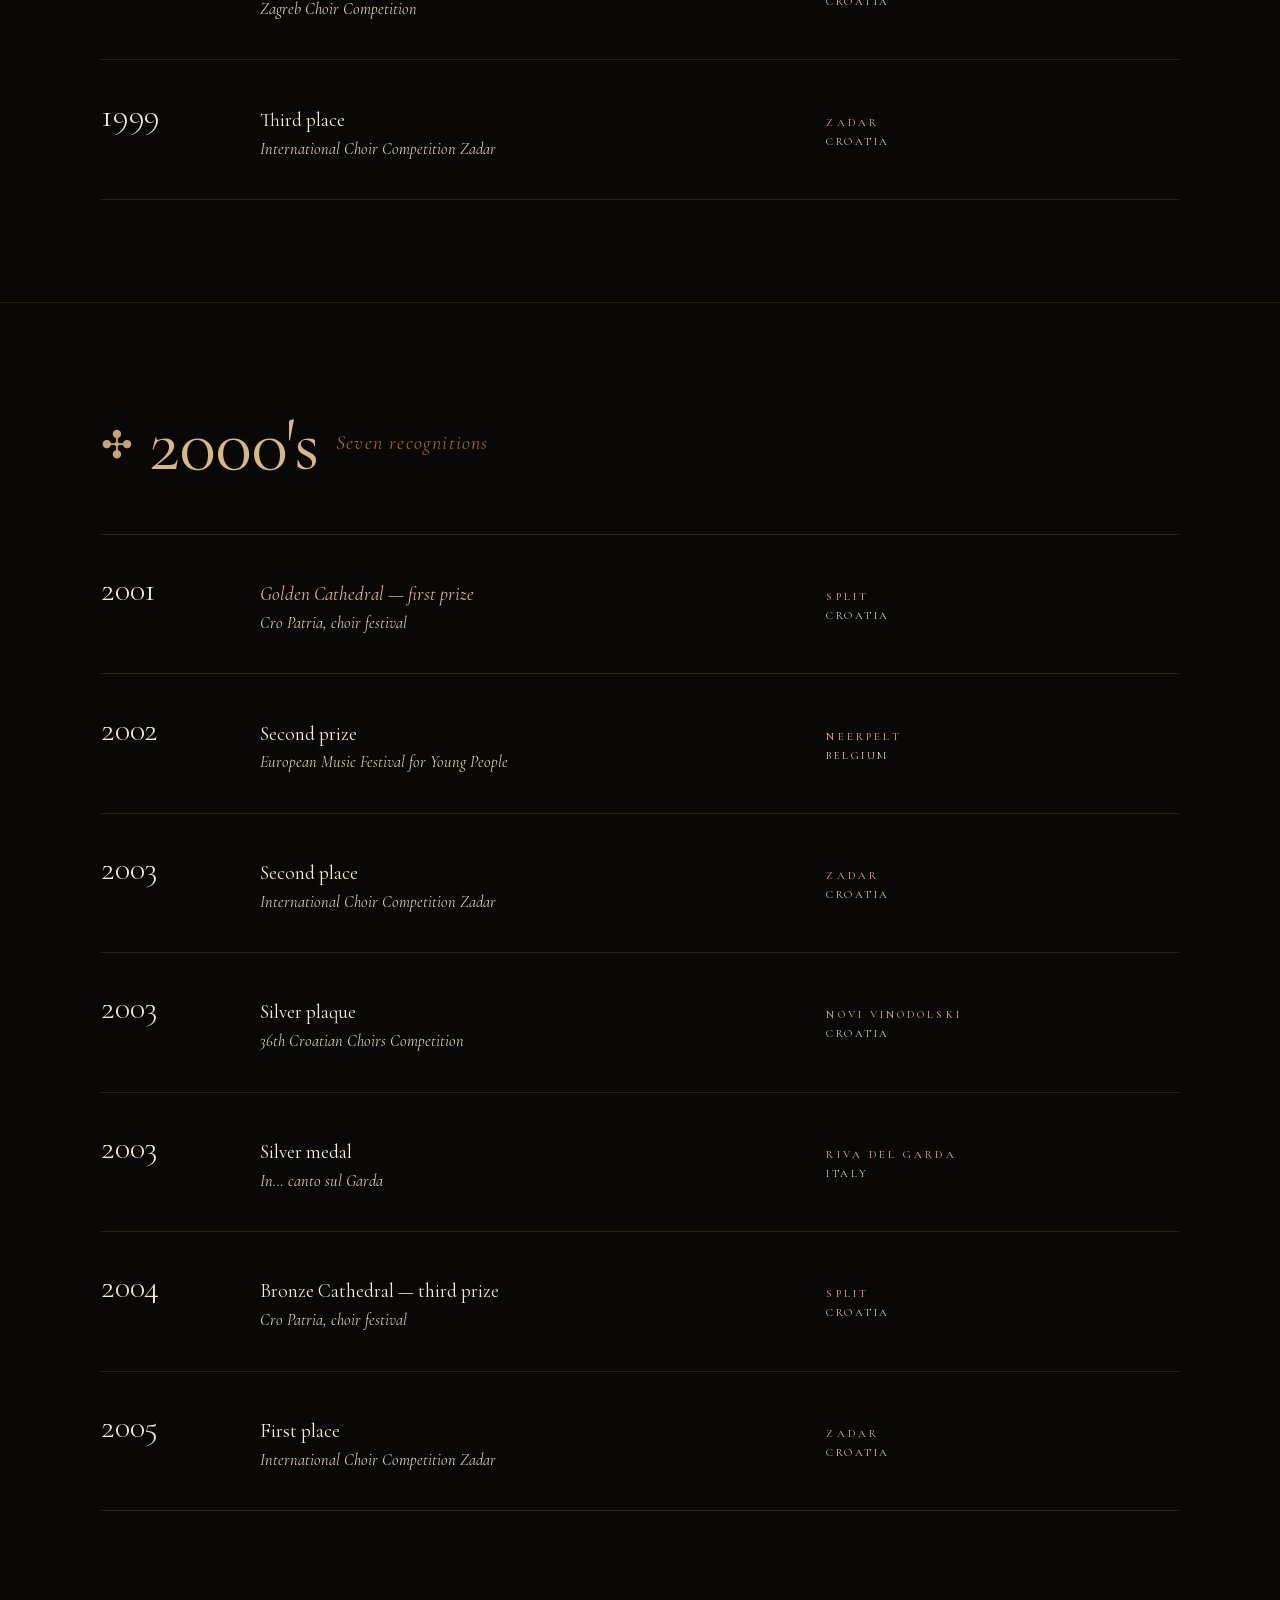
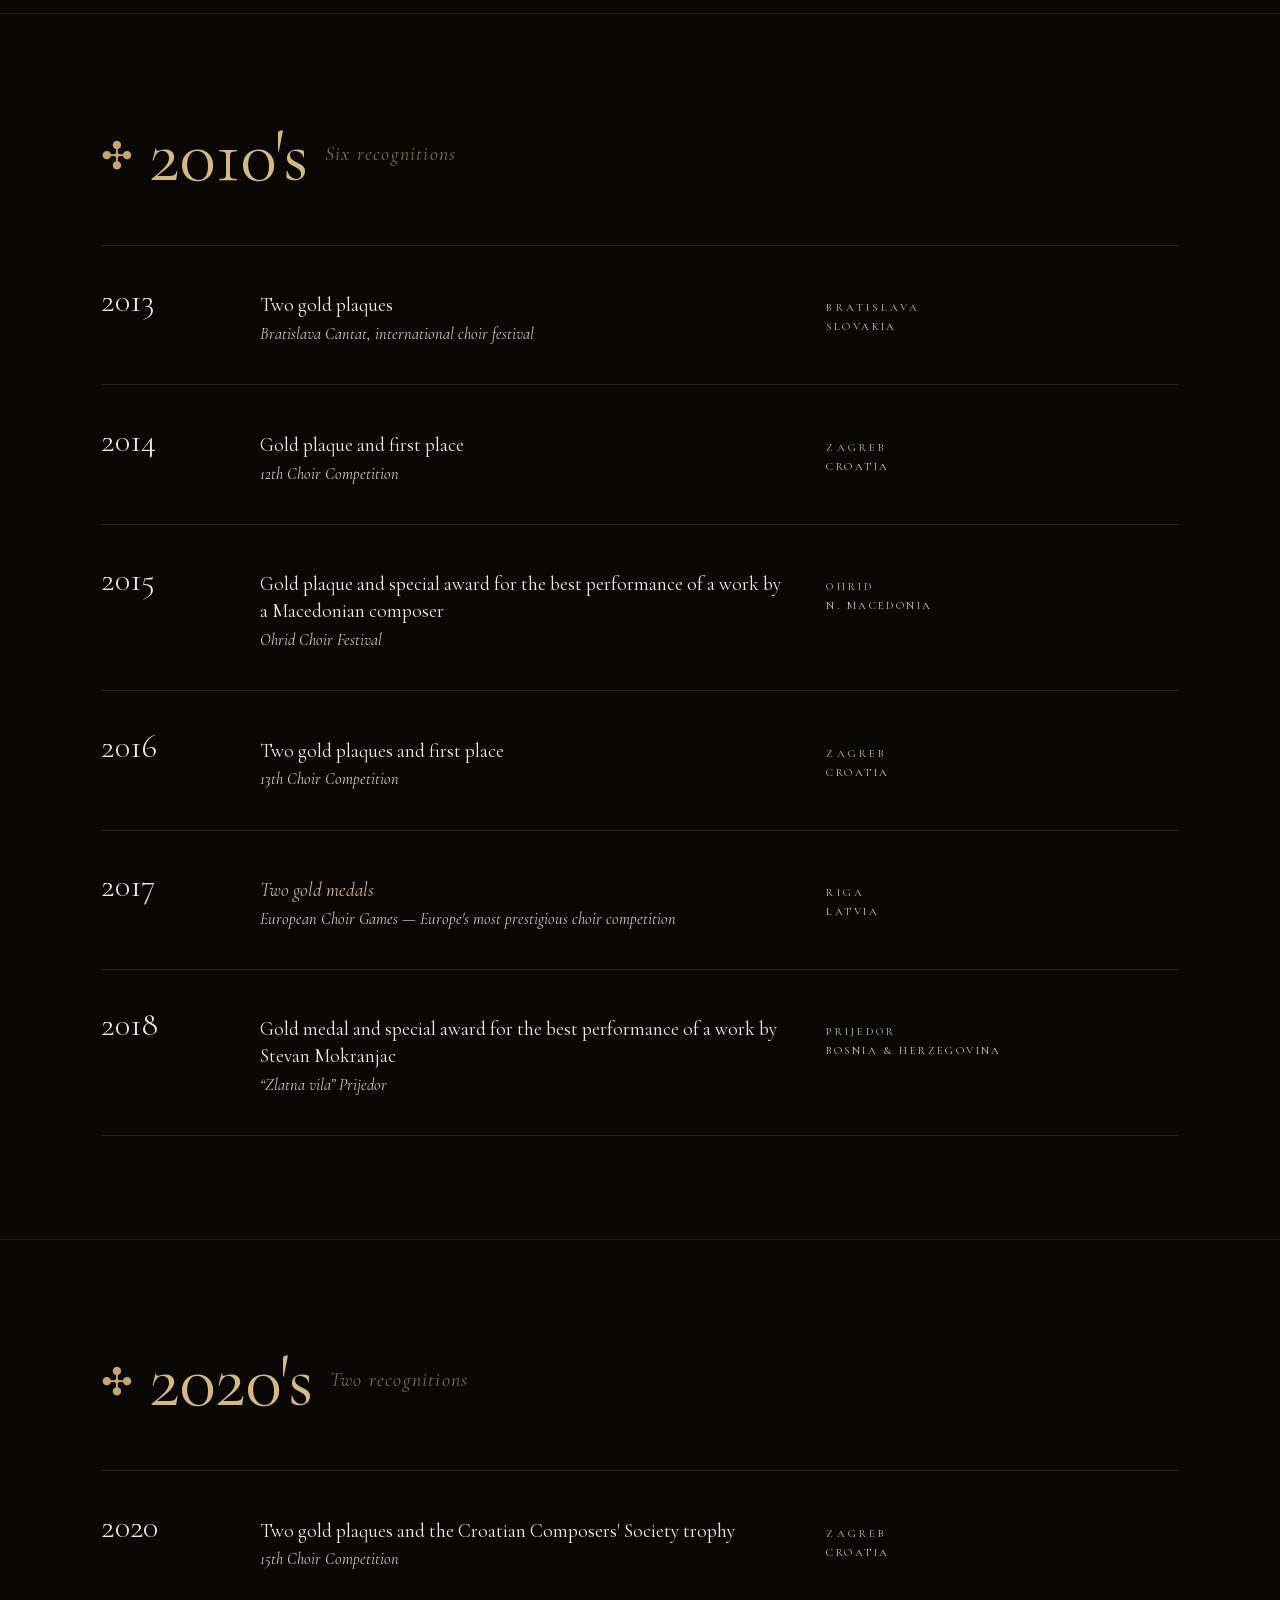
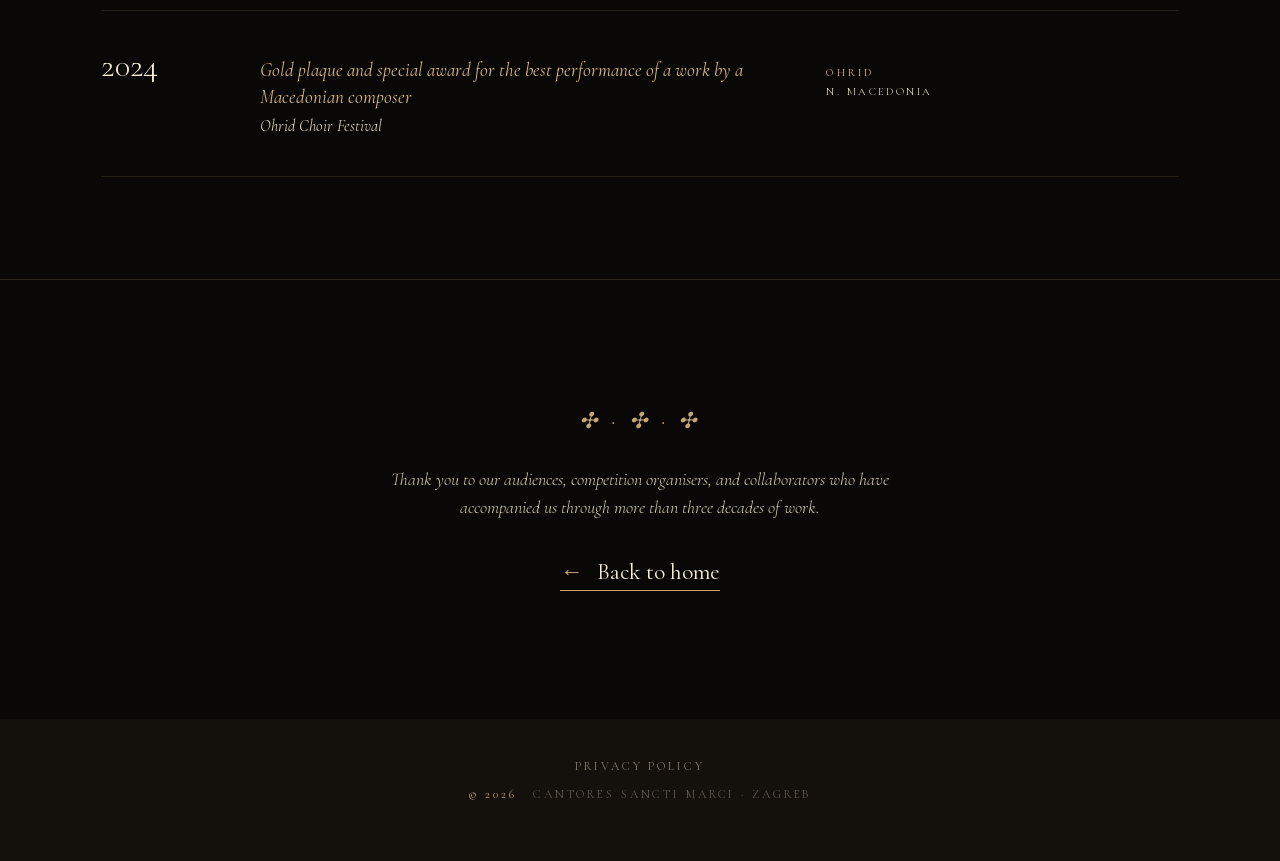
==== commit a6b28990: "Add files via upload" ====
--- a/awards.html
+++ b/awards.html
@@ -3,27 +3,27 @@
 <head>
 <meta charset="utf-8">
 <title>Awards · Cantores Sancti Marci</title>
-<meta name="description" content="Awards and recognitions of the Cantores Sancti Marci choir — 21 awards at competitions in nine European countries, from 1992 to today." />
-<link rel="canonical" href="https://cantoressanctimarci.hr/awards.html" />
-<link rel="alternate" hreflang="hr" href="https://cantoressanctimarci.hr/nagrade.html" />
-<link rel="alternate" hreflang="en" href="https://cantoressanctimarci.hr/awards.html" />
-<meta property="og:type" content="website" />
-<meta property="og:site_name" content="Cantores Sancti Marci" />
-<meta property="og:locale" content="en_GB" />
-<meta property="og:title" content="Awards · Cantores Sancti Marci" />
-<meta property="og:description" content="Awards and recognitions of the Cantores Sancti Marci choir — 21 awards at competitions in nine European countries, from 1992 to today." />
-<meta property="og:image" content="https://cantoressanctimarci.hr/media/og-image.png" />
-<meta property="og:image:width" content="1200" />
-<meta property="og:image:height" content="630" />
-<meta property="og:image:alt" content="Cantores Sancti Marci — concert in St. Mark's Church" />
-<meta name="twitter:card" content="summary_large_image" />
-<meta name="twitter:title" content="Awards · Cantores Sancti Marci" />
-<meta name="twitter:description" content="Awards and recognitions of the Cantores Sancti Marci choir — 21 awards at competitions in nine European countries, from 1992 to today." />
-<meta name="twitter:image" content="https://cantoressanctimarci.hr/media/og-image.png" />
-<meta name="viewport" content="width=device-width, initial-scale=1" />
-<link rel="icon" type="image/png" href="favicon.png" />
-<link rel="apple-touch-icon" href="apple-touch-icon.png" />
-<link rel="manifest" href="site.webmanifest" />
+<meta name="description" content="Awards and recognitions of the Cantores Sancti Marci choir — 21 awards at competitions in nine European countries, from 1992 to today.">
+<link rel="canonical" href="https://cantoressanctimarci.hr/awards.html">
+<link rel="alternate" hreflang="hr" href="https://cantoressanctimarci.hr/nagrade.html">
+<link rel="alternate" hreflang="en" href="https://cantoressanctimarci.hr/awards.html">
+<meta property="og:type" content="website">
+<meta property="og:site_name" content="Cantores Sancti Marci">
+<meta property="og:locale" content="en_GB">
+<meta property="og:title" content="Awards · Cantores Sancti Marci">
+<meta property="og:description" content="Awards and recognitions of the Cantores Sancti Marci choir — 21 awards at competitions in nine European countries, from 1992 to today.">
+<meta property="og:image" content="https://cantoressanctimarci.hr/media/og-image.jpg">
+<meta property="og:image:width" content="1200">
+<meta property="og:image:height" content="630">
+<meta property="og:image:alt" content="Cantores Sancti Marci — concert in St. Mark's Church">
+<meta name="twitter:card" content="summary_large_image">
+<meta name="twitter:title" content="Awards · Cantores Sancti Marci">
+<meta name="twitter:description" content="Awards and recognitions of the Cantores Sancti Marci choir — 21 awards at competitions in nine European countries, from 1992 to today.">
+<meta name="twitter:image" content="https://cantoressanctimarci.hr/media/og-image.jpg">
+<meta name="viewport" content="width=device-width, initial-scale=1">
+<link rel="icon" type="image/png" href="favicon.png">
+<link rel="apple-touch-icon" href="apple-touch-icon.png">
+<link rel="manifest" href="site.webmanifest">
 <link rel="stylesheet" href="fonts/fonts.css">
 
 <style>
@@ -80,7 +80,7 @@
     color: var(--ivory);
     display: flex; align-items: center; gap: 10px;
   }
-  nav.top .brand .mark{ color: var(--gold); font-size: 18px }
+  nav.top .brand .mark{ display:inline-block; width:40px; height:40px; vertical-align:-12px; margin-right:8px }
   nav.top .back{
     font-family: var(--serif);
     font-weight: 500;
@@ -375,7 +375,7 @@
 
 <!-- ===================== NAV ===================== -->
 <nav class="top">
-  <a href="en.html" class="brand"><span class="mark">✣</span>Cantores Sancti Marci</a>
+  <a href="en.html" class="brand"><img class="mark" src="favicon.png" alt="" width="22" height="22">Cantores Sancti Marci</a>
   <a href="en.html" class="back"><span class="arrow">←</span>Back</a>
 </nav>
 
